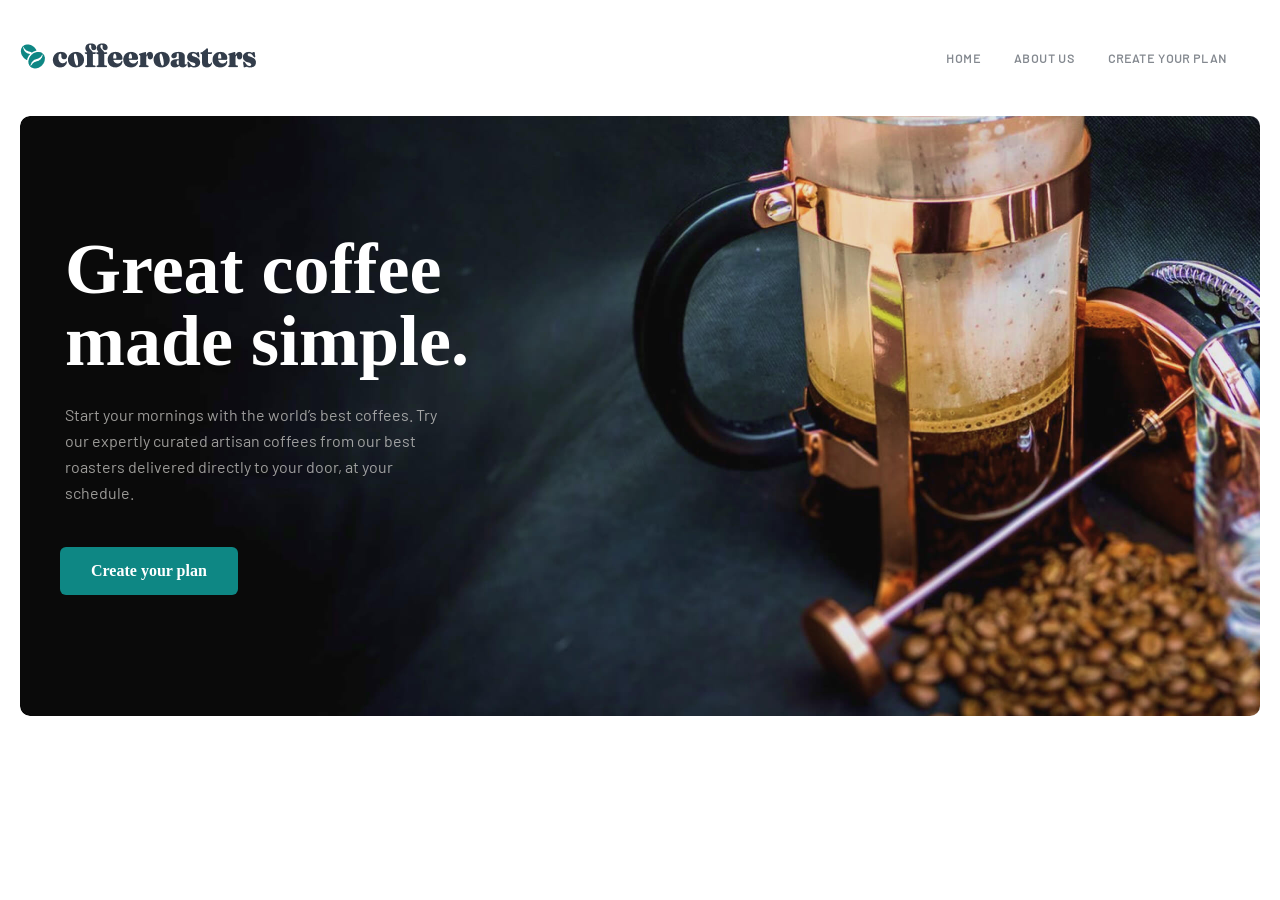
==== index.html @ 09672207 "coffee" ====
<!DOCTYPE html>
<html lang="en">

<head>
    <meta charset="UTF-8">
    <meta name="viewport" content="width=device-width, initial-scale=1.0">
    <title>Document</title>
    <link rel="stylesheet" href="css/main.css">
</head>

<body>
    <header class="header">
        <div class="container header-container">
            <a href="index.html">
                <img src="img/coffee.png" width="236" height="26" class="header__image" alt="coffee-logo">
            </a>
            <nav class="header__nav">
                <ul class="header__nav-list">
                    <li class="header__nav-item"><a href="index.html" class="header__nav-link">Home</a></li>
                    <li class="header__nav-item"><a href="index.html" class="header__nav-link">ABOUT US</a></li>
                    <li class="header__nav-item"><a href="index.html" class="header__nav-link">Create your plan</a></li>
                </ul>
            </nav>
        </div>
    </header>
    <div class="intro">
        <div class="container intro-container">
            <div class="intro__box">
                <h1 class="intro__box-title">Great coffee
                    made simple.</h1>
                <p class="intro__box-text">Start your mornings with the world’s best coffees. Try our expertly curated
                    artisan coffees from our best roasters delivered directly to your door, at your schedule.</p>
                <a href="index.html" class="intro__box-link">Create your plan</a>
            </div>
        </div>
    </div>
</body>

</html>
---- css/main.css ----
* {
    margin: 0;
    padding: 0;
    box-sizing: border-box;
}

/* fraunces-regular - latin */
@font-face {
    font-display: swap;
    /* Check https://developer.mozilla.org/en-US/docs/Web/CSS/@font-face/font-display for other options. */
    font-family: 'Fraunces';
    font-style: normal;
    font-weight: 400;
    src: url('../fonts/fraunces-v38-latin-regular.woff2') format('woff2');
    /* Chrome 36+, Opera 23+, Firefox 39+, Safari 12+, iOS 10+ */
}

/* fraunces-900 - latin */
@font-face {
    font-display: swap;
    /* Check https://developer.mozilla.org/en-US/docs/Web/CSS/@font-face/font-display for other options. */
    font-family: 'Fraunces';
    font-style: normal;
    font-weight: 900;
    src: url('../fonts/fraunces-v38-latin-900.woff2') format('woff2');
    /* Chrome 36+, Opera 23+, Firefox 39+, Safari 12+, iOS 10+ */
}

/* barlow-regular - latin */
@font-face {
    font-display: swap;
    /* Check https://developer.mozilla.org/en-US/docs/Web/CSS/@font-face/font-display for other options. */
    font-family: 'Barlow';
    font-style: normal;
    font-weight: 400;
    src: url('../fonts/barlow-v13-latin-regular.woff2') format('woff2');
    /* Chrome 36+, Opera 23+, Firefox 39+, Safari 12+, iOS 10+ */
}

ul,
ol {
    list-style: none;
}

a {
    text-decoration: none;
}

.container {
    max-width: 1240px;
    margin: 0 auto;
    padding: 0 20px;
}

.header-container {
    display: flex;
    align-items: center;
    justify-content: space-between;
    padding: 43px 0 43px;
}

.header__nav-list {
    display: flex;
    align-items: center;
}

.header__nav-item {
    margin-right: 33px;
}

.header__nav-link {
    font-family: 'Barlow';
    font-weight: 700;
    font-size: 12px;
    line-height: 15px;
    letter-spacing: 0.92px;
    text-transform: uppercase;
    color: rgba(131, 136, 143, 1);
}

.header__nav-link:hover {
    color: rgba(51, 61, 75, 1);
}


.intro-container {
    background-image: url(../img/intro-bg-coffee.jpg);
    height: 600px;
    background-size: cover;
    border-radius: 10px;
    margin-bottom: 136px;
}

.intro__box-title {
    font-family: 'Fraunces 9pt';
    font-weight: 900;
    font-size: 72px;
    line-height: 72px;
    letter-spacing: 0px;
    color: #fff;
    padding: 117px 702px 0 25px;
}

.intro__box-text {
    font-family: 'Barlow';
    font-weight: 400;
    font-size: 16px;
    line-height: 26px;
    letter-spacing: 0px;
    color: rgba(254, 252, 247, 1);
    width: 445px;
    padding: 25px;
    opacity: 0.6;
    margin-bottom: 31px;
}

.intro__box-link {
    background-color: rgba(14, 135, 132, 1) ;
    width: 217;
    height: 56;
    opacity: 1;
    border-radius: 6px;
    color: #fff;
    padding: 15px 31px 16px 31px;
    margin-left: 20px;
    font-family:'Fraunces 9pt';
    font-weight: 900;
}
.intro__box-link:hover{
    background-color: rgb(56, 90, 56);
}
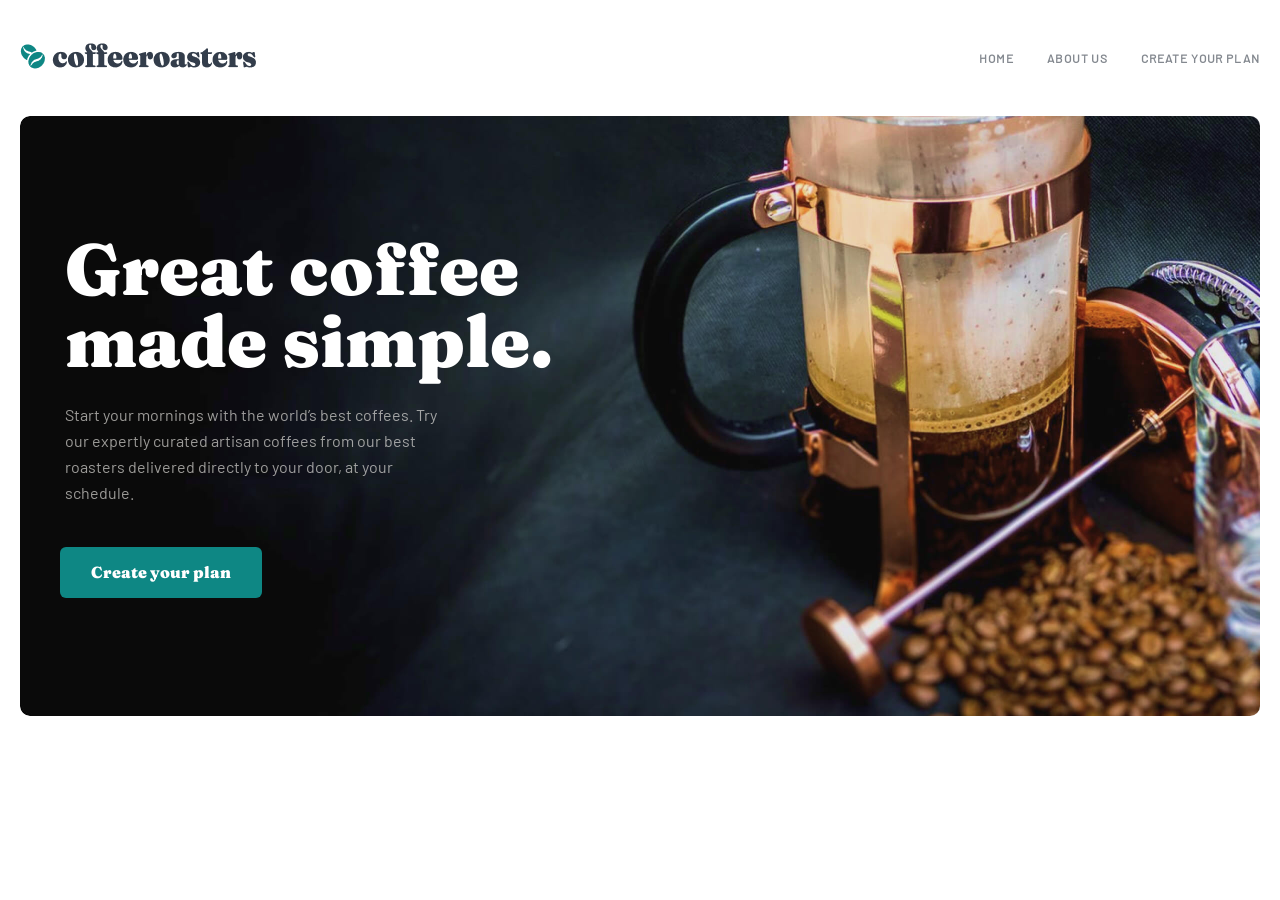
==== commit 2db5fa86: "cssda ozgarish" ====
--- a/index.html
+++ b/index.html
@@ -23,17 +23,20 @@
             </nav>
         </div>
     </header>
-    <div class="intro">
-        <div class="container intro-container">
-            <div class="intro__box">
-                <h1 class="intro__box-title">Great coffee
-                    made simple.</h1>
-                <p class="intro__box-text">Start your mornings with the world’s best coffees. Try our expertly curated
-                    artisan coffees from our best roasters delivered directly to your door, at your schedule.</p>
-                <a href="index.html" class="intro__box-link">Create your plan</a>
+    <main class="main">
+        <div class="intro">
+            <div class="container intro-container">
+                <div class="intro__box">
+                    <p class="intro__box-slogan">Great coffee
+                        made simple.</p>
+                    <p class="intro__box-text">Start your mornings with the world’s best coffees. Try our expertly
+                        curated
+                        artisan coffees from our best roasters delivered directly to your door, at your schedule.</p>
+                    <a href="index.html" class="intro__box-link">Create your plan</a>
+                </div>
             </div>
         </div>
-    </div>
+    </main>
 </body>
 
 </html>
--- a/css/main.css
+++ b/css/main.css
@@ -66,6 +66,9 @@
 
 .header__nav-item {
     margin-right: 33px;
+    &:last-child{
+        margin-right: 0;
+    }
 }
 
 .header__nav-link {
@@ -91,14 +94,15 @@
     margin-bottom: 136px;
 }
 
-.intro__box-title {
-    font-family: 'Fraunces 9pt';
+.intro__box-slogan {
+    font-family: 'Fraunces';
     font-weight: 900;
     font-size: 72px;
     line-height: 72px;
     letter-spacing: 0px;
     color: #fff;
-    padding: 117px 702px 0 25px;
+    padding: 117px 602px 0 25px;
+
 }
 
 .intro__box-text {
@@ -123,7 +127,7 @@
     color: #fff;
     padding: 15px 31px 16px 31px;
     margin-left: 20px;
-    font-family:'Fraunces 9pt';
+    font-family:'Fraunces';
     font-weight: 900;
 }
 .intro__box-link:hover{
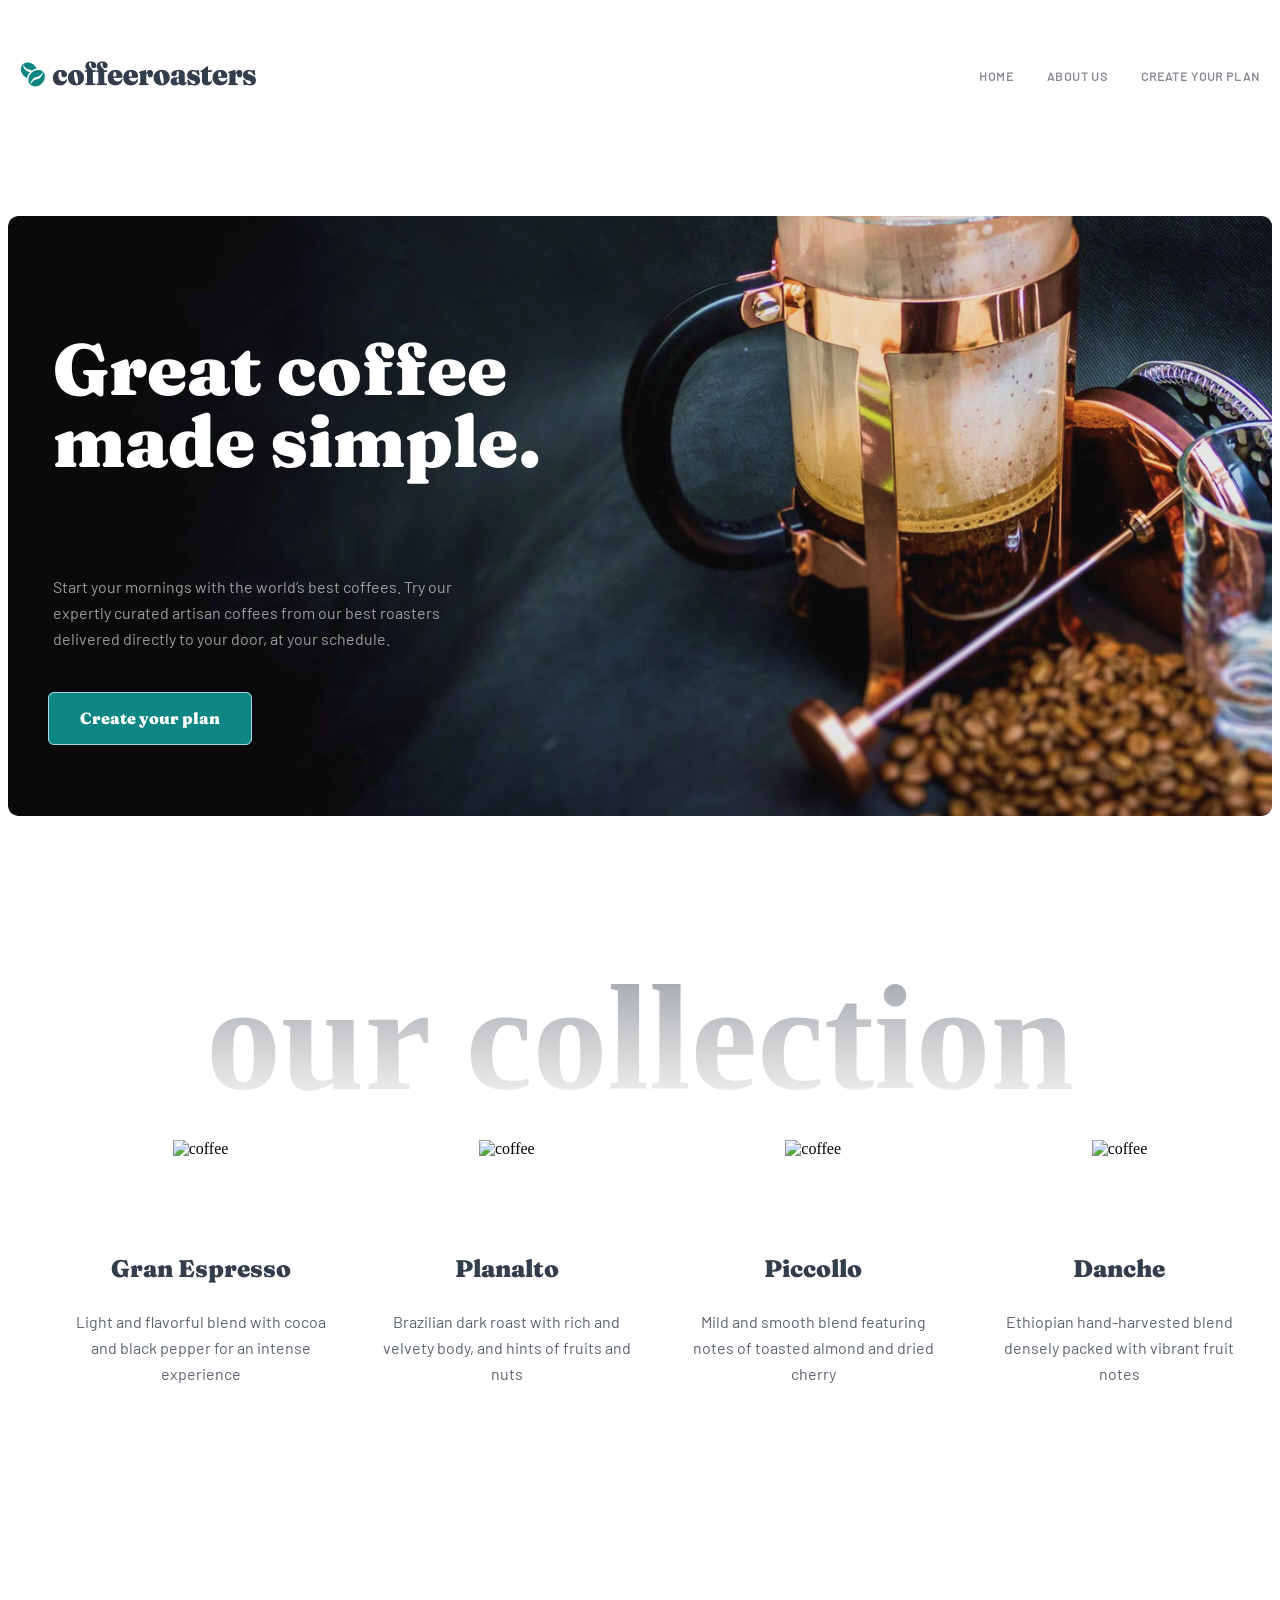
==== commit 383de303: "hammasida tog'irlash" ====
--- a/index.html
+++ b/index.html
@@ -21,6 +21,14 @@
                     <li class="header__nav-item"><a href="index.html" class="header__nav-link">Create your plan</a></li>
                 </ul>
             </nav>
+            <nav class="header__mobile-nav">
+                <ul class="header__mobile-nav-list">
+                    <li class="header__mobile-nav-item"><a href="index.html" class="header__mobile-nav-link">Home</a></li>
+                    <li class="header__mobile-nav-item"><a href="index.html" class="header__mobile-nav-link">ABOUT US</a></li>
+                    <li class="header__mobile-nav-item"><a href="index.html" class="header__mobile-nav-link">Create your plan</a></li>
+                </ul>
+            </nav>
+            <button class="hamburger hamburger--opened"></button>
         </div>
     </header>
     <main class="main">
@@ -36,7 +44,44 @@
                 </div>
             </div>
         </div>
+        <section class="collection">
+            <div class="container collection__container">
+                <h2 class="collection__title">our collection</h2>
+                <ul class="collection__list">
+                    <li class="collection__item">
+                        <img src="img/espresso.png" srcset="img/espresso@2x.png 2x , img/img/espresso.png" width="255"
+                            height="193" alt="coffee" class="collection__item-img">
+                        <h3 class="collection__item-name">Gran Espresso</h3>
+                        <p class="collection__item-text">Light and flavorful blend with cocoa and black pepper for an
+                            intense experience</p>
+                    </li>
+                    <li class="collection__item">
+                        <img src="img/planalto.png" srcset="img/planalto@2x.png 2x , img/img/planalto.png" width="255"
+                            height="193" alt="coffee" class="collection__item-img">
+                        <h3 class="collection__item-name">Planalto</h3>
+                        <p class="collection__item-text">Brazilian dark roast with rich and velvety body, and hints of
+                            fruits and nuts</p>
+                    </li>
+                    <li class="collection__item">
+                        <img src="img/piccollo.png" srcset="img/piccollo@2x.png 2x , img/img/piccollo.png" width="255"
+                            height="193" alt="coffee" class="collection__item-img">
+                        <h3 class="collection__item-name">Piccollo</h3>
+                        <p class="collection__item-text">Mild and smooth blend featuring notes of toasted almond and
+                            dried cherry</p>
+                    </li>
+                    <li class="collection__item">
+                        <img src="img/danche.png" srcset="img/danche@2x.png 2x , img/imgdanche.png" width="255"
+                            height="193" alt="coffee" class="collection__item-img">
+                        <h3 class="collection__item-name">Danche</h3>
+                        <p class="collection__item-text">Ethiopian hand-harvested blend densely packed with vibrant
+                            fruit notes</p>
+                    </li>
+                </ul>
+            </div>
+        </section>
+        
     </main>
+<script src="js/main.js"></script>
 </body>
 
 </html>
--- a/css/main.css
+++ b/css/main.css
@@ -1,135 +1,255 @@
-* {
-    margin: 0;
-    padding: 0;
-    box-sizing: border-box;
-}
-
 /* fraunces-regular - latin */
 @font-face {
-    font-display: swap;
-    /* Check https://developer.mozilla.org/en-US/docs/Web/CSS/@font-face/font-display for other options. */
-    font-family: 'Fraunces';
-    font-style: normal;
-    font-weight: 400;
-    src: url('../fonts/fraunces-v38-latin-regular.woff2') format('woff2');
-    /* Chrome 36+, Opera 23+, Firefox 39+, Safari 12+, iOS 10+ */
+  font-display: swap;
+  /* Check https://developer.mozilla.org/en-US/docs/Web/CSS/@font-face/font-display for other options. */
+  font-family: "Fraunces";
+  font-style: normal;
+  font-weight: 400;
+  src: url("../fonts/fraunces-v38-latin-regular.woff2") format("woff2");
+  /* Chrome 36+, Opera 23+, Firefox 39+, Safari 12+, iOS 10+ */
 }
 
 /* fraunces-900 - latin */
 @font-face {
-    font-display: swap;
-    /* Check https://developer.mozilla.org/en-US/docs/Web/CSS/@font-face/font-display for other options. */
-    font-family: 'Fraunces';
-    font-style: normal;
-    font-weight: 900;
-    src: url('../fonts/fraunces-v38-latin-900.woff2') format('woff2');
-    /* Chrome 36+, Opera 23+, Firefox 39+, Safari 12+, iOS 10+ */
+  font-display: swap;
+  /* Check https://developer.mozilla.org/en-US/docs/Web/CSS/@font-face/font-display for other options. */
+  font-family: "Fraunces";
+  font-style: normal;
+  font-weight: 900;
+  src: url("../fonts/fraunces-v38-latin-900.woff2") format("woff2");
+  /* Chrome 36+, Opera 23+, Firefox 39+, Safari 12+, iOS 10+ */
 }
 
 /* barlow-regular - latin */
 @font-face {
-    font-display: swap;
-    /* Check https://developer.mozilla.org/en-US/docs/Web/CSS/@font-face/font-display for other options. */
-    font-family: 'Barlow';
-    font-style: normal;
-    font-weight: 400;
-    src: url('../fonts/barlow-v13-latin-regular.woff2') format('woff2');
-    /* Chrome 36+, Opera 23+, Firefox 39+, Safari 12+, iOS 10+ */
+  font-display: swap;
+  /* Check https://developer.mozilla.org/en-US/docs/Web/CSS/@font-face/font-display for other options. */
+  font-family: "Barlow";
+  font-style: normal;
+  font-weight: 400;
+  src: url("../fonts/barlow-v13-latin-regular.woff2") format("woff2");
+  /* Chrome 36+, Opera 23+, Firefox 39+, Safari 12+, iOS 10+ */
 }
 
 ul,
 ol {
-    list-style: none;
+  list-style: none;
 }
 
 a {
-    text-decoration: none;
+  text-decoration: none;
 }
 
 .container {
-    max-width: 1240px;
-    margin: 0 auto;
-    padding: 0 20px;
+  max-width: 1240px;
+  margin: 0 auto;
+  padding: 0 20px;
 }
 
 .header-container {
+  display: flex;
+  align-items: center;
+  justify-content: space-between;
+  padding: 43px 0 43px;
+}
+
+.header__nav-list {
+  display: flex;
+  align-items: center;
+}
+
+.header__nav-item {
+  margin-right: 33px;
+}
+
+.header__nav-item:last-child {
+  margin-right: 0;
+}
+
+.header__nav-link {
+  font-family: "Barlow";
+  font-weight: 700;
+  font-size: 12px;
+  line-height: 15px;
+  letter-spacing: 0.92px;
+  text-transform: uppercase;
+  color: rgb(131, 136, 143);
+}
+
+.header__nav-link:hover {
+  color: rgb(51, 61, 75);
+}
+
+.header__mobile-nav {
+  position: absolute;
+  top: -100%;
+}
+
+@media only screen and (max-width: 768px) {
+  .header {
+    padding: 0 40px;
+  }
+
+  .header-container {
+    padding: 40px 0;
+  }
+}
+
+@media only screen and (max-width: 615px) {
+  .header__nav {
+    display: none;
+  }
+
+  .hamburger {
+    display: inline-block;
+  }
+
+  .header__nav-mobile--active {
+    top: 90px;
+    width: 100%;
+    height: calc(100vh - 90px);
+    text-align: center;
+    background: linear-gradient(180deg, rgba(254, 252, 247, 0.504981) 0%, #FEFCF7 55.94%);
+  }
+
+  .header__mobile-nav-list {
     display: flex;
+    flex-direction: column;
     align-items: center;
-    justify-content: space-between;
-    padding: 43px 0 43px;
-}
-
-.header__nav-list {
-    display: flex;
-    align-items: center;
-}
-
-.header__nav-item {
-    margin-right: 33px;
-    &:last-child{
-        margin-right: 0;
-    }
-}
-
-.header__nav-link {
-    font-family: 'Barlow';
-    font-weight: 700;
-    font-size: 12px;
-    line-height: 15px;
-    letter-spacing: 0.92px;
-    text-transform: uppercase;
-    color: rgba(131, 136, 143, 1);
-}
-
-.header__nav-link:hover {
+    margin-top: 40px;
+  }
+
+  .header__mobile-nav-item {
+    margin-bottom: 32px;
+  }
+
+  .header__mobile-nav-link {
     color: rgba(51, 61, 75, 1);
-}
-
-
-.intro-container {
-    background-image: url(../img/intro-bg-coffee.jpg);
-    height: 600px;
-    background-size: cover;
-    border-radius: 10px;
-    margin-bottom: 136px;
-}
-
-.intro__box-slogan {
     font-family: 'Fraunces';
     font-weight: 900;
-    font-size: 72px;
-    line-height: 72px;
+    font-size: 24px;
+    line-height: 32px;
     letter-spacing: 0px;
-    color: #fff;
-    padding: 117px 602px 0 25px;
-
+    text-transform: uppercase;
+  }
+}
+
+.hamburger {
+  width: 16px;
+  height: 15px;
+  border: none;
+  background-color: transparent;
+  background-position: center center;
+  background-repeat: no-repeat;
+  display: none;
+}
+
+.hamburger--opened {
+  background-image: url(../../img/hamburger.png);
+  background-size: cover;
+}
+
+.hamburger--closed {
+  background-image: url(../../img/x.png);
+}
+
+.intro-container {
+  background-image: url(../img/intro-bg-coffee.jpg);
+  height: 600px;
+  background-size: cover;
+  border-radius: 10px;
+  margin-bottom: 136px;
+}
+
+.intro__box-slogan {
+  font-family: "Fraunces";
+  font-weight: 900;
+  font-size: 72px;
+  line-height: 72px;
+  letter-spacing: 0px;
+  color: #fff;
+  padding: 117px 602px 0 25px;
 }
 
 .intro__box-text {
-    font-family: 'Barlow';
-    font-weight: 400;
-    font-size: 16px;
-    line-height: 26px;
-    letter-spacing: 0px;
-    color: rgba(254, 252, 247, 1);
-    width: 445px;
-    padding: 25px;
-    opacity: 0.6;
-    margin-bottom: 31px;
+  font-family: "Barlow";
+  font-weight: 400;
+  font-size: 16px;
+  line-height: 26px;
+  letter-spacing: 0px;
+  color: rgb(254, 252, 247);
+  width: 445px;
+  padding: 25px;
+  opacity: 0.6;
+  margin-bottom: 31px;
 }
 
 .intro__box-link {
-    background-color: rgba(14, 135, 132, 1) ;
-    width: 217;
-    height: 56;
-    opacity: 1;
-    border-radius: 6px;
-    color: #fff;
-    padding: 15px 31px 16px 31px;
-    margin-left: 20px;
-    font-family:'Fraunces';
-    font-weight: 900;
-}
-.intro__box-link:hover{
-    background-color: rgb(56, 90, 56);
+  background-color: rgb(14, 135, 132);
+  width: 217;
+  height: 56;
+  opacity: 1;
+  border-radius: 6px;
+  color: #fff;
+  padding: 15px 31px 16px 31px;
+  margin-left: 20px;
+  font-family: "Fraunces";
+  font-weight: 900;
+  border: 1px solid lightblue;
+}
+
+.intro__box-link:hover {
+  background-color: rgb(102, 210, 207);
+}
+
+.collection {
+  margin-bottom: 200px;
+}
+
+.collection__list {
+  display: flex;
+  justify-content: space-between;
+}
+
+.collection__item {
+  text-align: center;
+  max-width: 265px;
+}
+
+.collection__item-name {
+  font-family: 'Fraunces';
+  font-weight: 900;
+  font-size: 24px;
+  line-height: 32px;
+  letter-spacing: 0px;
+  color: #333d4b;
+}
+
+.collection__item-text {
+  font-family: 'Barlow';
+  font-weight: 400;
+  font-size: 16px;
+  line-height: 26px;
+  letter-spacing: 0px;
+  color: #333d4b;
+  opacity: 0.8;
+}
+
+.collection__item-img {
+  margin-bottom: 71px;
+}
+
+.collection__title {
+  font-weight: 900;
+  font-size: 150px;
+  letter-spacing: 0px;
+  text-align: center;
+  background-image: linear-gradient(180deg, rgba(254, 252, 247, 0.0001) 0%, #FEFCF7 100%);
+  margin-bottom: 0px;
+  color: transparent;
+  background-clip: text;
+  background-color: #333d4b;
+  opacity: 0.5;
+  position: relative;
+  z-index: -2;
 }
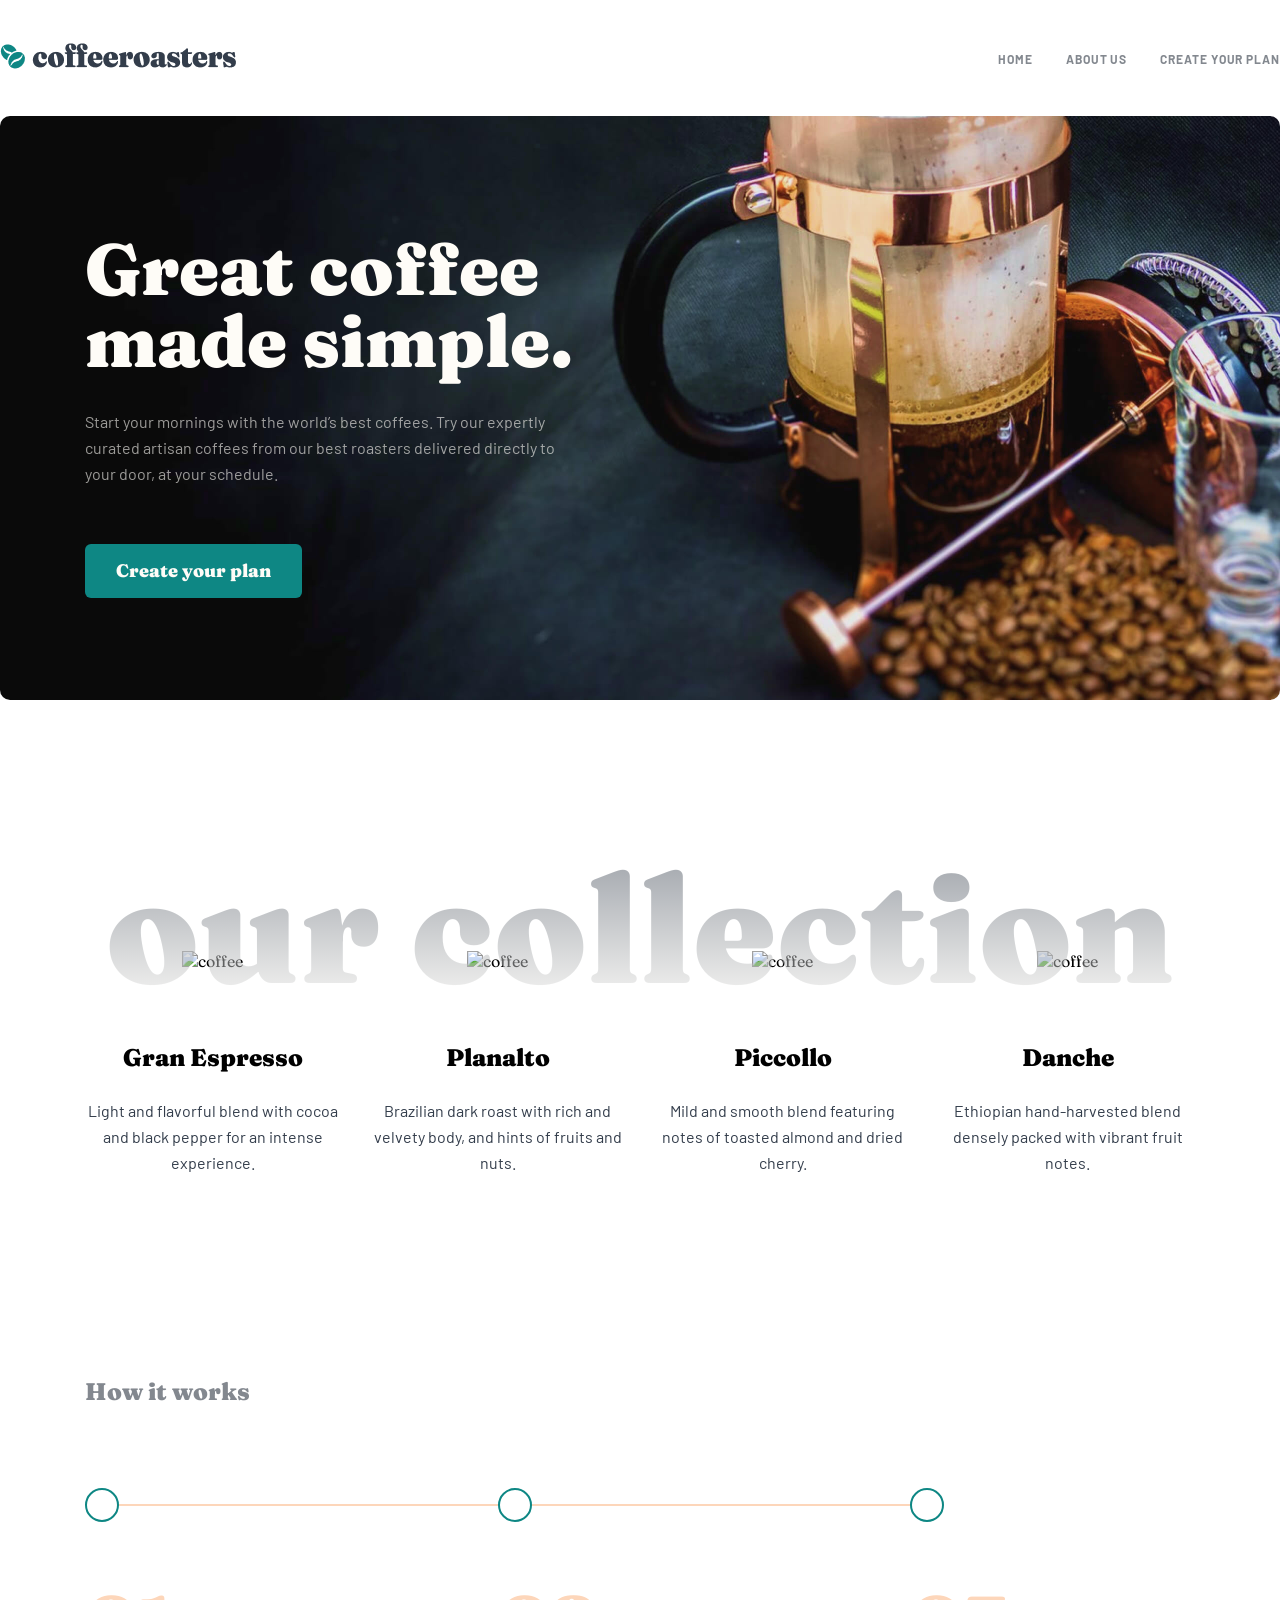
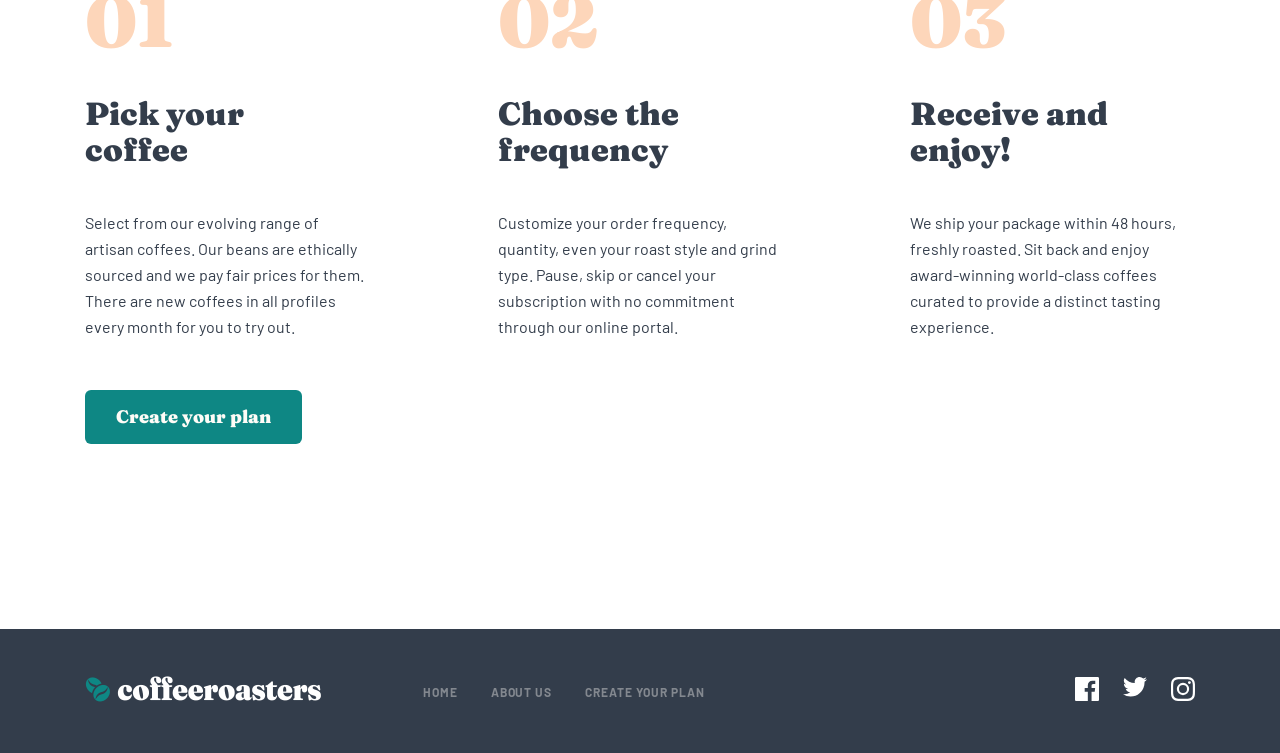
==== commit c30823d1: "tog'irlanish" ====
--- a/index.html
+++ b/index.html
@@ -10,37 +10,49 @@
 
 <body>
     <header class="header">
-        <div class="container header-container">
-            <a href="index.html">
-                <img src="img/coffee.png" width="236" height="26" class="header__image" alt="coffee-logo">
+        <div class="header__container container">
+            <a href="index.html" class="logo">
+                <img src="img/coffee.png" srcset="img/coffee@2x.png 2x,img/coffee.png 1x" alt="logo" width="236"
+                    height="26" class="logo__img">
             </a>
-            <nav class="header__nav">
+            <nav class="nav">
                 <ul class="header__nav-list">
-                    <li class="header__nav-item"><a href="index.html" class="header__nav-link">Home</a></li>
-                    <li class="header__nav-item"><a href="index.html" class="header__nav-link">ABOUT US</a></li>
-                    <li class="header__nav-item"><a href="index.html" class="header__nav-link">Create your plan</a></li>
+                    <li class="nav__item">
+                        <a href="index.html" class="header__item-link">HOME</a>
+                    </li>
+                    <li class="nav__item">
+                        <a href="index.html" class="header__item-link">ABOUT US</a>
+                    </li>
+                    <li class="nav__item">
+                        <a href="index.html" class="header__item-link">Create your plan</a>
+                    </li>
                 </ul>
             </nav>
-            <nav class="header__mobile-nav">
-                <ul class="header__mobile-nav-list">
-                    <li class="header__mobile-nav-item"><a href="index.html" class="header__mobile-nav-link">Home</a></li>
-                    <li class="header__mobile-nav-item"><a href="index.html" class="header__mobile-nav-link">ABOUT US</a></li>
-                    <li class="header__mobile-nav-item"><a href="index.html" class="header__mobile-nav-link">Create your plan</a></li>
+            <nav class="nav__mobile">
+                <ul class="nav__mobile-list">
+                    <li class="nav__mobile-item">
+                        <a href="index.html" class="nav__mobile-item-link">HOME</a>
+                    </li>
+                    <li class="nav__mobile-item">
+                        <a href="index.html" class="nav__mobile-item-link">ABOUT US</a>
+                    </li>
+                    <li class="nav__mobile-item">
+                        <a href="index.html" class="nav__mobile-item-link">Create your plan</a>
+                    </li>
                 </ul>
             </nav>
             <button class="hamburger hamburger--opened"></button>
         </div>
     </header>
-    <main class="main">
+    <main>
         <div class="intro">
-            <div class="container intro-container">
+            <div class="intro__container container">
                 <div class="intro__box">
-                    <p class="intro__box-slogan">Great coffee
+                    <p class="intro__slogan">Great coffee
                         made simple.</p>
-                    <p class="intro__box-text">Start your mornings with the world’s best coffees. Try our expertly
-                        curated
+                    <p class="intro__text">Start your mornings with the world’s best coffees. Try our expertly curated
                         artisan coffees from our best roasters delivered directly to your door, at your schedule.</p>
-                    <a href="index.html" class="intro__box-link">Create your plan</a>
+                    <a href="create.html" class="create-link">Create your plan</a>
                 </div>
             </div>
         </div>
@@ -49,39 +61,115 @@
                 <h2 class="collection__title">our collection</h2>
                 <ul class="collection__list">
                     <li class="collection__item">
-                        <img src="img/espresso.png" srcset="img/espresso@2x.png 2x , img/img/espresso.png" width="255"
-                            height="193" alt="coffee" class="collection__item-img">
+                        <img src="img/espresso.png" srcset="img/espresso@2x.png 2x , img/img/espresso.png 1x"
+                            width="255" height="193" alt="coffee" class="collection__item-img"></img>
                         <h3 class="collection__item-name">Gran Espresso</h3>
                         <p class="collection__item-text">Light and flavorful blend with cocoa and black pepper for an
-                            intense experience</p>
+                            intense experience.</p>
                     </li>
                     <li class="collection__item">
-                        <img src="img/planalto.png" srcset="img/planalto@2x.png 2x , img/img/planalto.png" width="255"
-                            height="193" alt="coffee" class="collection__item-img">
+                        <img src="img/planalto.png" srcset="img/planalto@2x.png 2x , img/img/planalto.png 1x"
+                            width="255" height="193" alt="coffee" class="collection__item-img"></img>
                         <h3 class="collection__item-name">Planalto</h3>
                         <p class="collection__item-text">Brazilian dark roast with rich and velvety body, and hints of
-                            fruits and nuts</p>
+                            fruits and nuts.</p>
                     </li>
                     <li class="collection__item">
-                        <img src="img/piccollo.png" srcset="img/piccollo@2x.png 2x , img/img/piccollo.png" width="255"
-                            height="193" alt="coffee" class="collection__item-img">
+                        <img src="img/piccollo.png" srcset="img/piccollo@2x.png 2x , img/img/piccollo.png 1x"
+                            width="255" height="193" alt="coffee" class="collection__item-img"></img>
                         <h3 class="collection__item-name">Piccollo</h3>
                         <p class="collection__item-text">Mild and smooth blend featuring notes of toasted almond and
-                            dried cherry</p>
+                            dried cherry.</p>
                     </li>
                     <li class="collection__item">
-                        <img src="img/danche.png" srcset="img/danche@2x.png 2x , img/imgdanche.png" width="255"
-                            height="193" alt="coffee" class="collection__item-img">
+                        <img src="img/danche.png" srcset="img/danche@2x.png 2x , img/img/danche.png 1x" width="255"
+                            height="193" alt="coffee" class="collection__item-img"></img>
                         <h3 class="collection__item-name">Danche</h3>
                         <p class="collection__item-text">Ethiopian hand-harvested blend densely packed with vibrant
-                            fruit notes</p>
+                            fruit notes.</p>
                     </li>
                 </ul>
             </div>
         </section>
-        
+        <!-- choose section qoldi -->
+        <section class="works">
+            <div class="works__container container">
+                <h2 class="works__title">How it works</h2>
+                <ol class="works__list">
+                    <li class="works__item">
+                        <h3 class="works__item-title">Pick your
+                            coffee</h3>
+                        <p class="works__item-text">Select from our evolving range of artisan coffees. Our beans are
+                            ethically sourced and we pay fair prices for them. There are new coffees in all profiles
+                            every month for you to try out.</p>
+                    </li>
+                    <li class="works__item">
+                        <h3 class="works__item-title">Choose the frequency</h3>
+                        <p class="works__item-text">Customize your order frequency, quantity, even your roast style and
+                            grind type. Pause, skip or cancel your subscription with no commitment through our online
+                            portal.</p>
+                    </li>
+                    <li class="works__item">
+                        <h3 class="works__item-title">Receive and enjoy!</h3>
+                        <p class="works__item-text">We ship your package within 48 hours, freshly roasted. Sit back and
+                            enjoy award-winning world-class coffees curated to provide a distinct tasting experience.
+                        </p>
+                    </li>
+                </ol>
+                <a href="create.html" class="create-link">Create your plan</a>
+            </div>
+        </section>
     </main>
-<script src="js/main.js"></script>
+    <footer class="footer">
+        <div class="footer__container container">
+            <a href="index.html" class="logo footer__logo">
+                <img src="img/footer.png" srcset="img/footer.png 2x,img/footer.png 1x" alt="logo" width="236"
+                    height="26" class="logo__img">
+            </a>
+            <nav class="nav nav--footer footer__nav">
+                <ul class="header__nav-list">
+                    <li class="nav__item">
+                        <a href="index.html" class="header__item-link">HOME</a>
+                    </li>
+                    <li class="nav__item">
+                        <a href="index.html" class="header__item-link">ABOUT US</a>
+                    </li>
+                    <li class="nav__item">
+                        <a href="index.html" class="header__item-link">Create your plan</a>
+                    </li>
+                </ul>
+            </nav>
+            <ul class="footer__socialss">
+                <li class="footer__socials-item">
+                    <a class="footer__socials-link" href="index.html">
+                        <svg class="footer__socials-icon" xmlns="http://www.w3.org/2000/svg" width="24" height="24"
+                            fill="currentColor">
+                            <path fill="currentColor"
+                                d="M22.675 0H1.325C.593 0 0 .593 0 1.325v21.351C0 23.407.593 24 1.325 24H12.82v-9.294H9.692v-3.622h3.128V8.413c0-3.1 1.893-4.788 4.659-4.788 1.325 0 2.463.099 2.795.143v3.24l-1.918.001c-1.504 0-1.795.715-1.795 1.763v2.313h3.587l-.467 3.622h-3.12V24h6.116c.73 0 1.323-.593 1.323-1.325V1.325C24 .593 23.407 0 22.675 0" />
+                        </svg>
+                    </a>
+                </li>
+                <li class="footer__socials-item">
+                    <a href="index.html" class="footer__socials-link">
+                        <svg xmlns="http://www.w3.org/2000/svg" width="24" height="24" fill="currentColor">
+                            <path fill="currentColor"
+                                d="M24 2.309a9.8 9.8 0 0 1-2.828.775A4.93 4.93 0 0 0 23.337.36a9.9 9.9 0 0 1-3.127 1.195A4.92 4.92 0 0 0 16.616 0c-3.179 0-5.515 2.966-4.797 6.045A13.98 13.98 0 0 1 1.671.901a4.93 4.93 0 0 0 1.523 6.574 4.9 4.9 0 0 1-2.229-.616c-.054 2.281 1.581 4.415 3.949 4.89a4.9 4.9 0 0 1-2.224.084 4.93 4.93 0 0 0 4.6 3.419A9.9 9.9 0 0 1 0 17.292a13.94 13.94 0 0 0 7.548 2.212c9.142 0 14.307-7.721 13.995-14.646A10 10 0 0 0 24 2.309" />
+                        </svg>
+                    </a>
+                </li>
+                <li class="footer__socials-item">
+                    <a href="index.html" class="footer__socials-link">
+                        <svg xmlns="http://www.w3.org/2000/svg" width="24" height="24" fill="currentColor">
+                            <path fill="currentColor" fill-rule="evenodd"
+                                d="M12 0C8.741 0 8.333.014 7.053.072 2.695.272.273 2.69.073 7.052.014 8.333 0 8.741 0 12s.014 3.668.072 4.948c.2 4.358 2.618 6.78 6.98 6.98C8.333 23.986 8.741 24 12 24s3.668-.014 4.948-.072c4.354-.2 6.782-2.618 6.979-6.98.059-1.28.073-1.689.073-4.948s-.014-3.667-.072-4.947c-.196-4.354-2.617-6.78-6.979-6.98C15.668.014 15.259 0 12 0m0 2.163c3.204 0 3.584.012 4.85.07 3.252.148 4.771 1.691 4.919 4.919.058 1.265.069 1.645.069 4.849s-.012 3.584-.069 4.849c-.149 3.225-1.664 4.771-4.919 4.919-1.266.058-1.644.07-4.85.07-3.204 0-3.584-.012-4.849-.07-3.26-.149-4.771-1.699-4.919-4.92-.058-1.265-.07-1.644-.07-4.849s.013-3.583.07-4.849c.149-3.227 1.664-4.771 4.919-4.919 1.266-.057 1.645-.069 4.849-.069M5.838 12a6.162 6.162 0 1 1 12.324 0 6.162 6.162 0 0 1-12.324 0M12 16a4 4 0 1 1 0-8 4 4 0 0 1 0 8m4.965-10.405a1.44 1.44 0 1 1 2.881.001 1.44 1.44 0 0 1-2.881-.001"
+                                clip-rule="evenodd" />
+                        </svg>
+                    </a>
+                </li>
+            </ul>
+        </div>
+    </footer>
+    <script src="js/main.js"></script>
 </body>
 
 </html>
--- a/css/main.css
+++ b/css/main.css
@@ -8,7 +8,6 @@
   src: url("../fonts/fraunces-v38-latin-regular.woff2") format("woff2");
   /* Chrome 36+, Opera 23+, Firefox 39+, Safari 12+, iOS 10+ */
 }
-
 /* fraunces-900 - latin */
 @font-face {
   font-display: swap;
@@ -19,7 +18,6 @@
   src: url("../fonts/fraunces-v38-latin-900.woff2") format("woff2");
   /* Chrome 36+, Opera 23+, Firefox 39+, Safari 12+, iOS 10+ */
 }
-
 /* barlow-regular - latin */
 @font-face {
   font-display: swap;
@@ -30,6 +28,21 @@
   src: url("../fonts/barlow-v13-latin-regular.woff2") format("woff2");
   /* Chrome 36+, Opera 23+, Firefox 39+, Safari 12+, iOS 10+ */
 }
+/* barlow-700 - latin */
+@font-face {
+  font-display: swap;
+  /* Check https://developer.mozilla.org/en-US/docs/Web/CSS/@font-face/font-display for other options. */
+  font-family: "Barlow";
+  font-style: normal;
+  font-weight: 700;
+  src: url("../fonts/barlow-v13-latin-700.woff2") format("woff2");
+  /* Chrome 36+, Opera 23+, Firefox 39+, Safari 12+, iOS 10+ */
+}
+* {
+  margin: 0;
+  padding: 0;
+  box-sizing: border-box;
+}
 
 ul,
 ol {
@@ -38,94 +51,148 @@
 
 a {
   text-decoration: none;
+  color: #333D4B;
+}
+
+body {
+  font-family: "Fraunces", sans-serif;
 }
 
 .container {
-  max-width: 1240px;
+  max-width: 1280px;
   margin: 0 auto;
-  padding: 0 20px;
-}
-
-.header-container {
+  padding: 0 85px;
+}
+
+@media only screen and (max-width: 768px) {
+  .container {
+    padding: 0 40px;
+  }
+}
+.header {
+  padding: 43px 0;
+  position: fixed;
+  background-color: #fff;
+  top: 0;
+  width: 100%;
+  z-index: 99;
+}
+
+.header__container {
+  padding: 0;
   display: flex;
+  justify-content: space-between;
   align-items: center;
-  justify-content: space-between;
-  padding: 43px 0 43px;
-}
-
+}
+
+@media only screen and (max-width: 768px) {
+  .header {
+    padding: 40px 0;
+  }
+  .header__container {
+    padding: 0 40px;
+  }
+}
+@media only screen and (max-width: 525px) {
+  .header {
+    padding: 32px 0;
+  }
+  .header__container {
+    padding: 0 24px;
+  }
+}
+@keyframes burger {
+  0% {
+    top: -150%;
+  }
+  100% {
+    top: 110px;
+  }
+}
 .header__nav-list {
   display: flex;
   align-items: center;
 }
 
-.header__nav-item {
+.nav__item {
   margin-right: 33px;
 }
-
-.header__nav-item:last-child {
+.nav__item:last-child {
   margin-right: 0;
 }
 
-.header__nav-link {
+.header__item-link {
+  text-transform: uppercase;
   font-family: "Barlow";
   font-weight: 700;
   font-size: 12px;
   line-height: 15px;
   letter-spacing: 0.92px;
-  text-transform: uppercase;
-  color: rgb(131, 136, 143);
-}
-
-.header__nav-link:hover {
-  color: rgb(51, 61, 75);
-}
-
-.header__mobile-nav {
+  color: #83888F;
+}
+.header__item-link:hover {
+  color: #333D4B;
+}
+
+.nav__mobile {
   position: absolute;
-  top: -100%;
-}
-
-@media only screen and (max-width: 768px) {
-  .header {
-    padding: 0 40px;
-  }
-
-  .header-container {
-    padding: 40px 0;
-  }
-}
-
+  display: none;
+  top: -150%;
+  width: 100%;
+  left: 0;
+  right: 0;
+  max-width: 100%;
+  height: calc(100vh - 110px);
+  text-align: center;
+  transition: 400ms ease all;
+}
+
+.nav--footer {
+  margin-left: 102px;
+}
+.nav--footer .header__item-link:hover {
+  color: #fff;
+}
+
+@media only screen and (max-width: 920px) {
+  .nav--footer {
+    margin: 0;
+  }
+}
 @media only screen and (max-width: 615px) {
-  .header__nav {
+  .nav {
     display: none;
   }
-
-  .hamburger {
-    display: inline-block;
-  }
-
-  .header__nav-mobile--active {
-    top: 90px;
-    width: 100%;
-    height: calc(100vh - 90px);
+  .nav--footer {
+    display: block;
+  }
+  .nav--footer .header__nav-list {
+    flex-direction: column;
     text-align: center;
-    background: linear-gradient(180deg, rgba(254, 252, 247, 0.504981) 0%, #FEFCF7 55.94%);
-  }
-
-  .header__mobile-nav-list {
+    align-items: center;
+  }
+  .nav--footer .nav__item {
+    margin: 0;
+    margin-bottom: 24px;
+  }
+  .nav__mobile--active {
+    position: absolute;
+    display: block;
+    top: 110px;
+    background: linear-gradient(0deg, rgba(254, 252, 247, 0.504981) 0%, #FEFCF7 55.94%);
+    animation: burger 500ms ease-in;
+  }
+  .nav__mobile-list {
     display: flex;
     flex-direction: column;
     align-items: center;
-    margin-top: 40px;
-  }
-
-  .header__mobile-nav-item {
+    margin-top: 60px;
+  }
+  .nav__mobile-item {
     margin-bottom: 32px;
   }
-
-  .header__mobile-nav-link {
-    color: rgba(51, 61, 75, 1);
-    font-family: 'Fraunces';
+  .nav__mobile-item-link {
+    color: #333D4B;
     font-weight: 900;
     font-size: 24px;
     line-height: 32px;
@@ -133,75 +200,130 @@
     text-transform: uppercase;
   }
 }
-
+@media only screen and (max-width: 525px) {
+  .nav__mobile--active {
+    top: 94px;
+  }
+}
+.create-link {
+  font-family: "Fraunces";
+  font-weight: 900;
+  font-size: 18px;
+  line-height: 25px;
+  letter-spacing: 0px;
+  color: #FEFCF7;
+  background-color: #0E8784;
+  padding: 15px 31px 16px 31px;
+  border-radius: 6px;
+  border: none;
+}
+.create-link:hover {
+  background-color: rgb(102, 210, 207);
+  cursor: pointer;
+}
+.create-link:disabled {
+  background-color: rgb(226, 222, 219);
+  cursor: not-allowed;
+}
+
+.intro {
+  margin-bottom: 136px;
+  margin-top: 116px;
+}
+
+.intro__container {
+  padding-top: 117px;
+  padding-bottom: 117px;
+  background: url(../../img/intro-bg-coffee.jpg) no-repeat center center;
+  background-size: cover;
+  border-radius: 10px;
+}
+
+.intro__box {
+  max-width: 493px;
+}
+
+.intro__slogan {
+  font-weight: 900;
+  font-size: 72px;
+  line-height: 72px;
+  letter-spacing: 0px;
+  color: #FEFCF7;
+  margin-bottom: 32px;
+}
+
+.intro__text {
+  font-family: "Barlow";
+  line-height: 26px;
+  letter-spacing: 0px;
+  color: #FEFCF7;
+  opacity: 0.6;
+  margin-bottom: 71px;
+}
+
+@media only screen and (max-width: 768px) {
+  .intro__container {
+    padding: 104px 58px;
+    margin: 0 40px;
+  }
+  .intro__box {
+    max-width: 398px;
+  }
+  .intro__slogan {
+    font-weight: 900;
+    font-size: 48px;
+    line-height: 48px;
+    letter-spacing: 0px;
+    color: #FEFCF7;
+  }
+  .intro__text {
+    font-size: 15px;
+  }
+}
+@media only screen and (max-width: 525px) {
+  .intro__container {
+    padding: 100px 24px;
+  }
+  .intro__container {
+    margin: 0 24px;
+  }
+  .intro__box {
+    max-width: 100%;
+    text-align: center;
+  }
+  .intro__slogan {
+    font-weight: 900;
+    font-size: 40px;
+    line-height: 48px;
+    letter-spacing: 0px;
+    color: #FEFCF7;
+    margin-bottom: 24px;
+  }
+}
 .hamburger {
+  display: none;
   width: 16px;
   height: 15px;
   border: none;
   background-color: transparent;
+  background-repeat: no-repeat;
   background-position: center center;
-  background-repeat: no-repeat;
-  display: none;
+  background-size: cover;
 }
 
 .hamburger--opened {
   background-image: url(../../img/hamburger.png);
-  background-size: cover;
 }
 
 .hamburger--closed {
   background-image: url(../../img/x.png);
 }
 
-.intro-container {
-  background-image: url(../img/intro-bg-coffee.jpg);
-  height: 600px;
-  background-size: cover;
-  border-radius: 10px;
-  margin-bottom: 136px;
-}
-
-.intro__box-slogan {
-  font-family: "Fraunces";
-  font-weight: 900;
-  font-size: 72px;
-  line-height: 72px;
-  letter-spacing: 0px;
-  color: #fff;
-  padding: 117px 602px 0 25px;
-}
-
-.intro__box-text {
-  font-family: "Barlow";
-  font-weight: 400;
-  font-size: 16px;
-  line-height: 26px;
-  letter-spacing: 0px;
-  color: rgb(254, 252, 247);
-  width: 445px;
-  padding: 25px;
-  opacity: 0.6;
-  margin-bottom: 31px;
-}
-
-.intro__box-link {
-  background-color: rgb(14, 135, 132);
-  width: 217;
-  height: 56;
-  opacity: 1;
-  border-radius: 6px;
-  color: #fff;
-  padding: 15px 31px 16px 31px;
-  margin-left: 20px;
-  font-family: "Fraunces";
-  font-weight: 900;
-  border: 1px solid lightblue;
-}
-
-.intro__box-link:hover {
-  background-color: rgb(102, 210, 207);
-}
-
+@media only screen and (max-width: 615px) {
+  .hamburger {
+    display: inline-block;
+  }
+}
 .collection {
   margin-bottom: 200px;
 }
@@ -209,34 +331,32 @@
 .collection__list {
   display: flex;
   justify-content: space-between;
+  z-index: 99;
+  flex-wrap: wrap;
 }
 
 .collection__item {
   text-align: center;
-  max-width: 265px;
+  max-width: 255px;
+}
+
+.collection__item-img {
+  margin-bottom: 71px;
 }
 
 .collection__item-name {
-  font-family: 'Fraunces';
   font-weight: 900;
   font-size: 24px;
   line-height: 32px;
   letter-spacing: 0px;
-  color: #333d4b;
+  margin-bottom: 24px;
 }
 
 .collection__item-text {
-  font-family: 'Barlow';
-  font-weight: 400;
-  font-size: 16px;
+  font-family: "Barlow";
   line-height: 26px;
   letter-spacing: 0px;
-  color: #333d4b;
-  opacity: 0.8;
-}
-
-.collection__item-img {
-  margin-bottom: 71px;
+  color: #333D4B;
 }
 
 .collection__title {
@@ -245,11 +365,259 @@
   letter-spacing: 0px;
   text-align: center;
   background-image: linear-gradient(180deg, rgba(254, 252, 247, 0.0001) 0%, #FEFCF7 100%);
-  margin-bottom: 0px;
   color: transparent;
-  background-clip: text;
-  background-color: #333d4b;
-  opacity: 0.5;
+  -webkit-background-clip: text;
+          background-clip: text;
+  background-color: #333D4B;
+  opacity: 50%;
+  margin-bottom: -70px;
+  z-index: -2;
+}
+
+@media only screen and (max-width: 1236px) {
+  .collection__title {
+    font-size: 135px;
+  }
+}
+@media only screen and (max-width: 1130px) {
+  .collection__title {
+    font-size: 125px;
+  }
+}
+@media only screen and (max-width: 1060px) {
+  .collection__title {
+    font-size: 105px;
+  }
+}
+@media only screen and (max-width: 916px) {
+  .collection__title {
+    font-size: 84px;
+  }
+}
+@media only screen and (max-width: 677px) {
+  .collection__title {
+    font-size: 75px;
+  }
+}
+@media only screen and (max-width: 613px) {
+  .collection__title {
+    font-size: 40px;
+  }
+}
+@media only screen and (max-width: 589px) {
+  .collection__list {
+    align-items: center;
+    justify-content: center;
+  }
+  .collection__title {
+    margin-bottom: 0;
+  }
+}
+.works {
+  margin-bottom: 200px;
+}
+
+.works--dark .works__container {
+  background-color: #333D4B;
+  color: #fff;
+  padding-top: 100px;
+  padding-bottom: 100px;
+  border-radius: 10px;
+}
+.works--dark .works__item::before {
+  background-color: transparent;
+}
+.works--dark .works__item-title {
+  color: #fff;
+}
+.works--dark .works__item-text {
+  color: #fff;
+}
+
+.works__title {
+  color: #83888F;
+  font-weight: 900;
+  font-size: 24px;
+  line-height: 32px;
+  letter-spacing: 0px;
+}
+
+.works__list {
+  margin: 80px 0px 64px 0px;
+  display: flex;
+  justify-content: space-between;
+  flex-wrap: wrap;
   position: relative;
-  z-index: -2;
-}+}
+.works__list::before {
+  position: absolute;
+  width: calc(100% - 285px);
+  height: 2px;
+  content: "";
+  background-color: #FDD6BA;
+  top: 16px;
+  left: 16px;
+}
+
+.works__item {
+  width: 285px;
+  padding-top: 208px;
+  position: relative;
+  margin-right: 10px;
+}
+.works__item::after {
+  position: absolute;
+  width: 101px;
+  height: 72px;
+  top: 97px;
+  left: 0;
+  font-weight: 900;
+  font-size: 72px;
+  line-height: 72px;
+  letter-spacing: 0px;
+  color: #333D4B;
+  content: "01";
+  color: #FDD6BA;
+}
+.works__item:nth-child(2)::after {
+  content: "02";
+}
+.works__item:nth-child(3) {
+  margin-right: 0;
+}
+.works__item:nth-child(3)::after {
+  content: "03";
+}
+.works__item::before {
+  position: absolute;
+  width: 30px;
+  height: 30px;
+  background-color: #fff;
+  border-radius: 50%;
+  border: 2px solid #0E8784;
+  content: "";
+  top: 0px;
+}
+
+.works__item-title {
+  font-weight: 900;
+  font-size: 32px;
+  line-height: 36px;
+  letter-spacing: 0px;
+  color: #333D4B;
+  max-width: 255px;
+  margin-bottom: 42px;
+}
+
+.works__item-text {
+  font-family: "Barlow";
+  line-height: 26px;
+  letter-spacing: 0px;
+  color: #333D4B;
+}
+
+@media only screen and (max-width: 1045px) {
+  .works__item {
+    width: 255px;
+  }
+  .works__list::before {
+    width: calc(100% - 255px);
+  }
+}
+@media only screen and (max-width: 955px) {
+  .works__item {
+    width: 235px;
+  }
+  .works__list::before {
+    width: calc(100% - 235px);
+  }
+}
+@media only screen and (max-width: 895px) {
+  .works__item {
+    width: 225px;
+  }
+  .works__list::before {
+    width: calc(100% - 225px);
+  }
+}
+@media only screen and (max-width: 865px) {
+  .works__item {
+    width: 215px;
+    margin-bottom: 15px;
+  }
+  .works__list::before {
+    width: calc(100% - 215px);
+  }
+  .works__item-title {
+    font-size: 28px;
+    line-height: 32px;
+  }
+}
+@media only screen and (max-width: 530px) {
+  .works {
+    text-align: center;
+  }
+  .works__list::before {
+    display: none;
+  }
+  .works__list {
+    flex-direction: column;
+    text-align: center;
+    justify-content: center;
+  }
+  .works__item::before {
+    display: none;
+  }
+  .works__item::after {
+    left: calc(50% - 50px);
+  }
+  .works__item {
+    width: 100%;
+  }
+  .works__item-title {
+    max-width: 100%;
+  }
+}
+.footer__container {
+  background-color: #333D4B;
+  padding-top: 47px;
+  padding-bottom: 47px;
+  display: flex;
+  align-items: center;
+}
+
+.footer__socialss {
+  width: 120px;
+  display: flex;
+  justify-content: space-between;
+  align-items: center;
+  margin-left: auto;
+  z-index: 99;
+}
+
+.footer__socials-link {
+  color: #fff;
+}
+.footer__socials-link:hover {
+  color: #FDD6BA;
+}
+
+@media only screen and (max-width: 920px) {
+  .footer__container {
+    justify-content: space-between;
+  }
+  .footer__socialss {
+    margin: 0;
+  }
+}
+@media only screen and (max-width: 825px) {
+  .footer__container {
+    flex-direction: column;
+  }
+  .footer__logo {
+    margin-bottom: 32px;
+  }
+  .footer__nav {
+    margin-bottom: 65px;
+  }
+}/*# sourceMappingURL=main.css.map */
